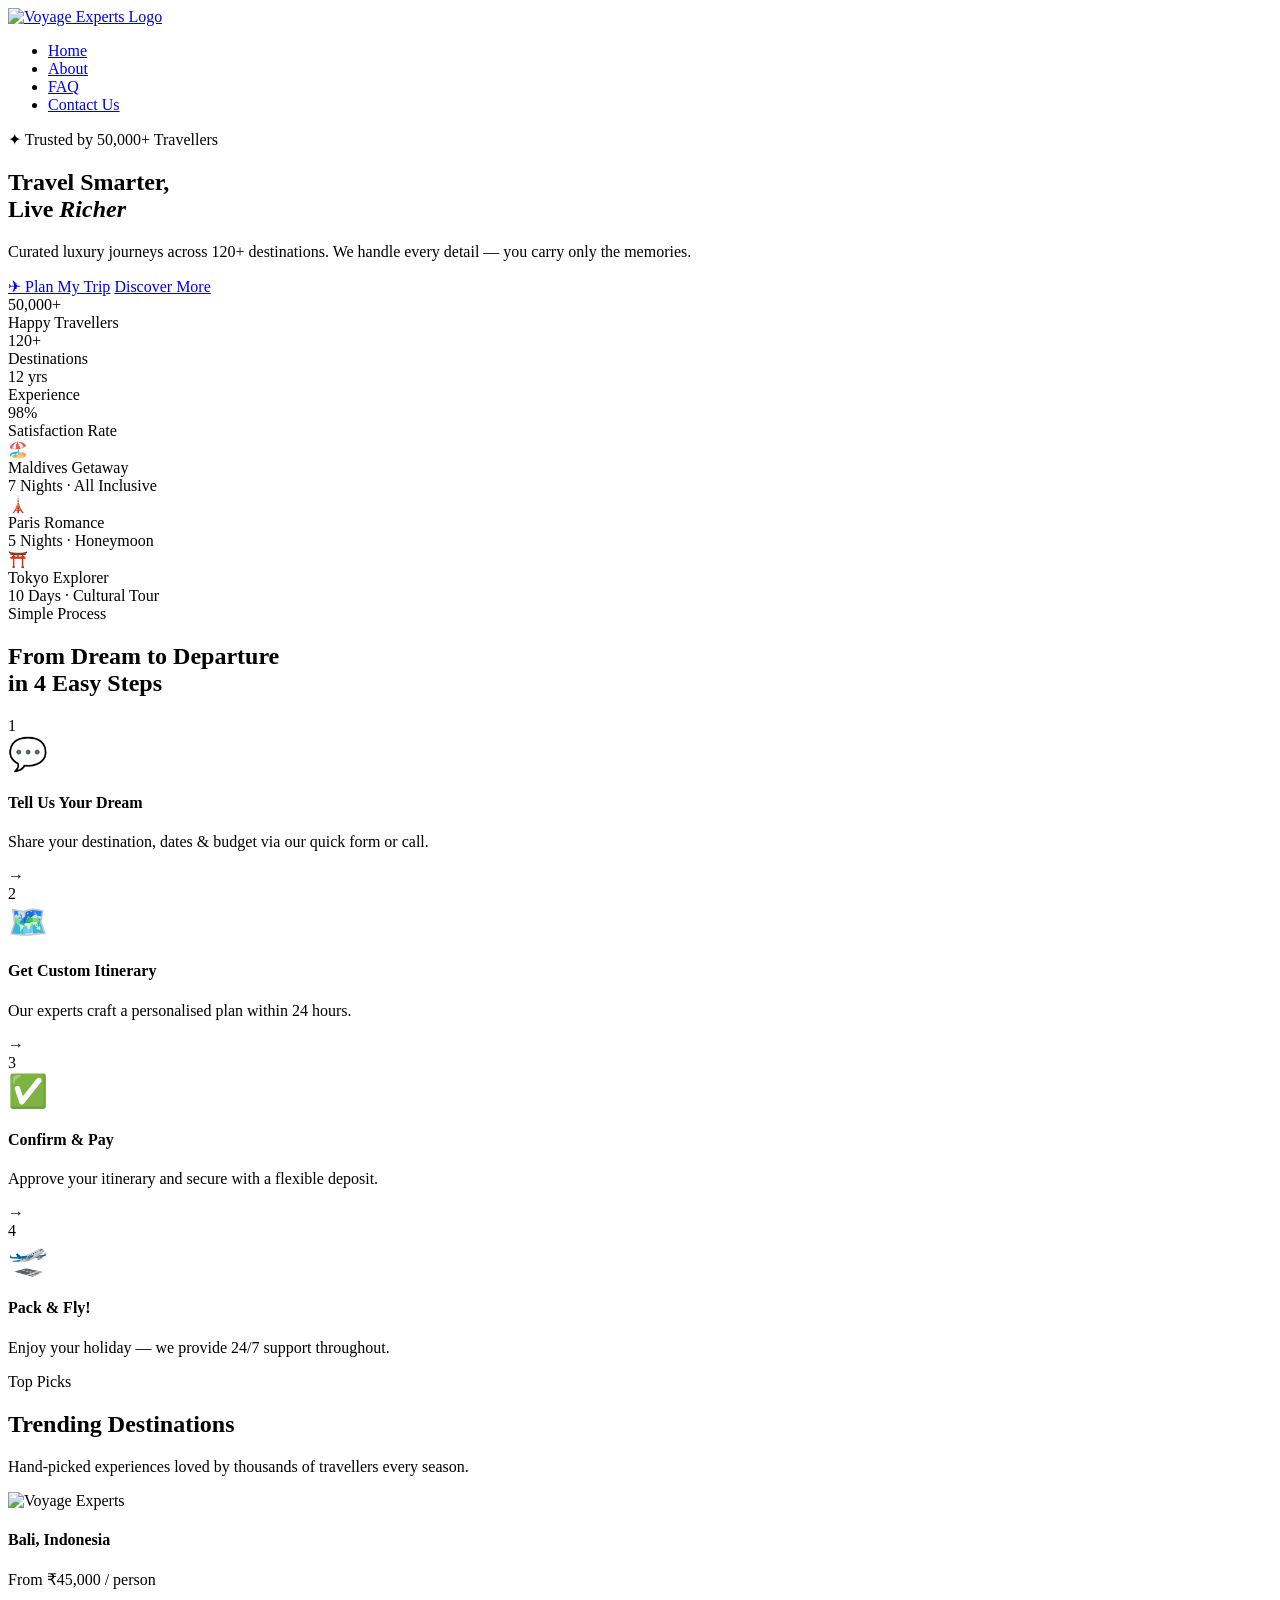
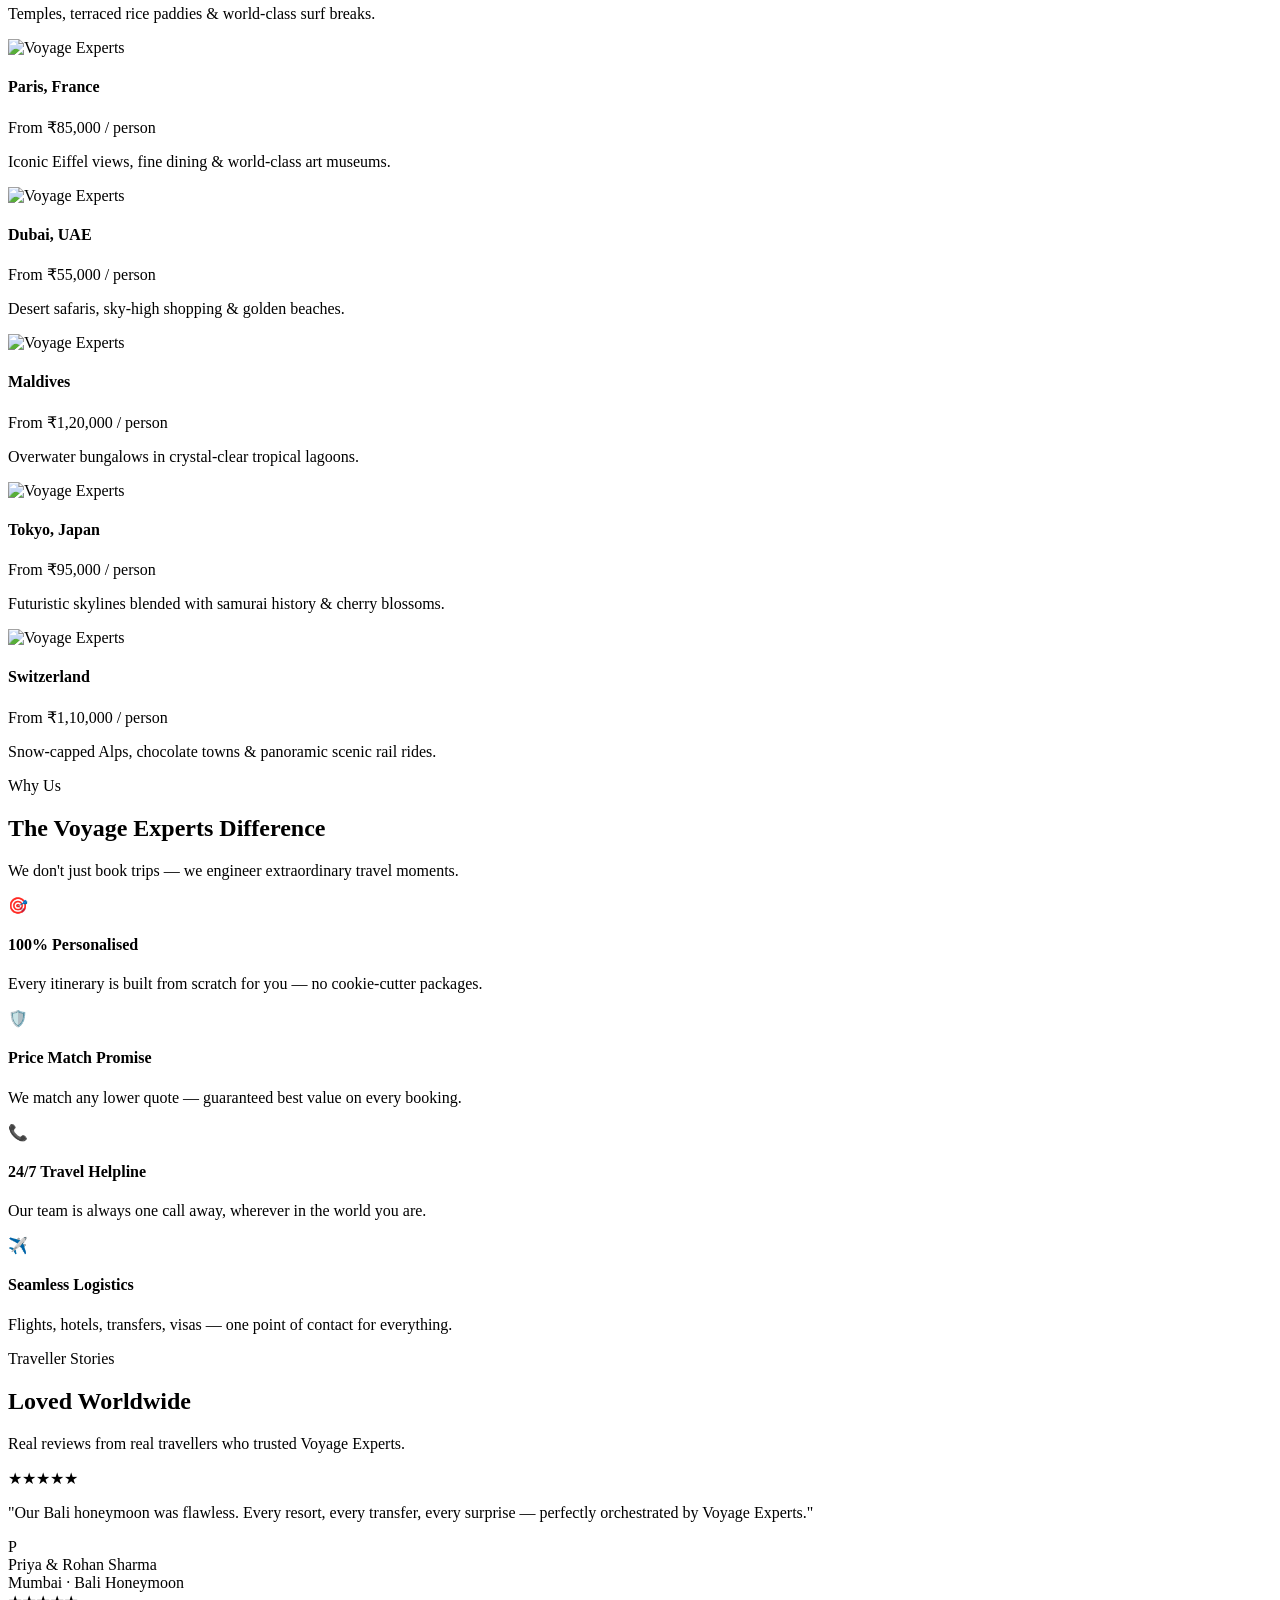
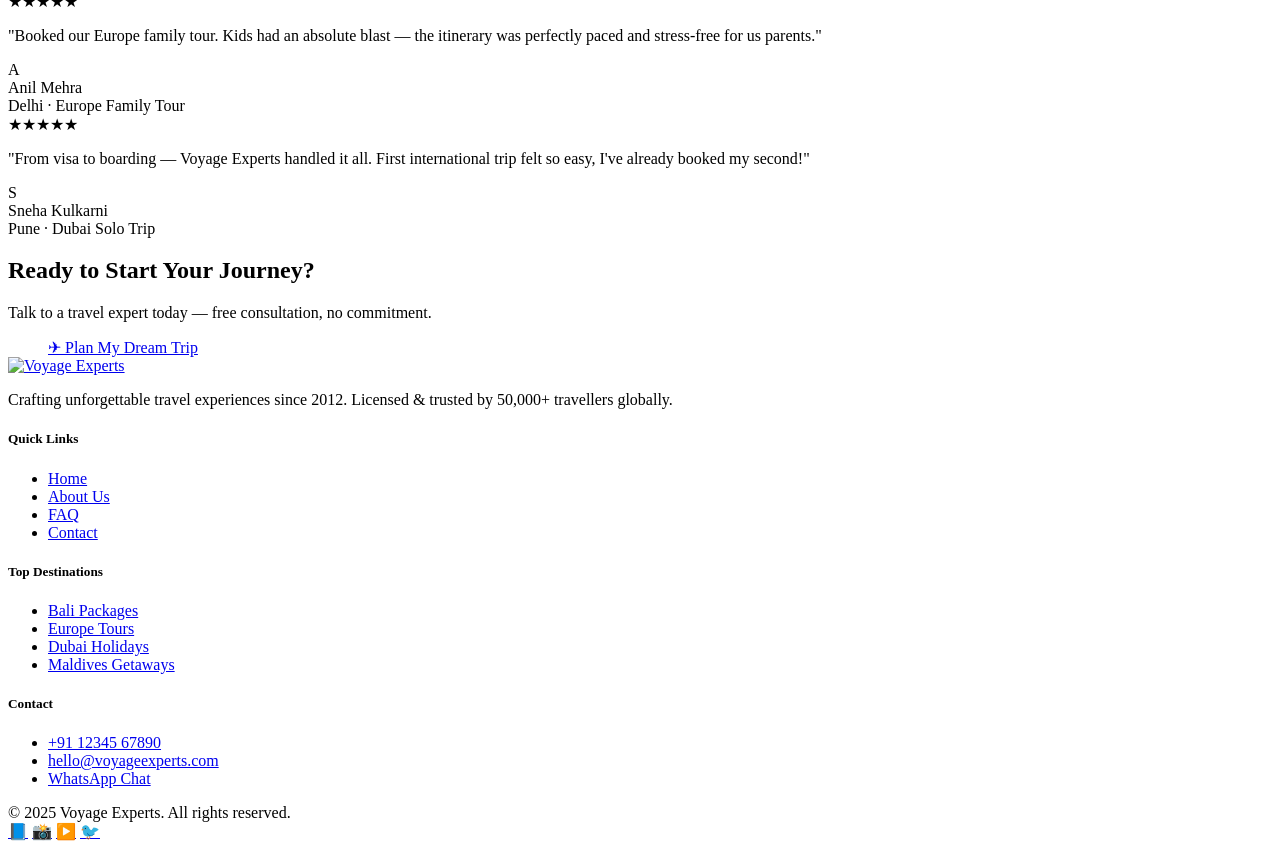
==== index.html @ 6f037ab1 "Add files via upload" ====
<!DOCTYPE html>
<html lang="en">
<head>
  <meta charset="UTF-8" />
  <meta name="viewport" content="width=device-width, initial-scale=1.0" />
  <title>Voyage Experts | Luxury Travel Agency — Curated Tours & Holiday Packages</title>
  <meta name="description" content="Voyage Experts — Your premium travel agency for luxury tours, honeymoon packages, international holidays, and tailor-made travel experiences. Book your dream vacation today." />
  <meta name="keywords" content="travel agency, luxury tours, holiday packages, international travel, honeymoon packages, tailor-made travel, tour operator, vacation packages, best travel agency India, Voyage Experts" />
  <meta property="og:title" content="Voyage Experts | Luxury Travel Agency" />
  <meta property="og:description" content="Curated luxury travel experiences across 120+ destinations worldwide." />
  <meta property="og:image" content="images/hero-bg.jpg" />
  <meta property="og:type" content="website" />
  <link rel="canonical" href="https://voyageexperts.com/" />
  <link rel="stylesheet" href="css/style.css" />
</head>
<body>

  <!-- ====== NAV ====== -->
  <nav class="navbar">
    <div class="container nav-inner">
      <a href="index.html" class="logo">
        <img src="images/logo.svg" alt="Voyage Experts Logo" class="logo-img" />
      </a>
      <ul class="nav-links">
        <li><a href="index.html" class="active">Home</a></li>
        <li><a href="pages/about.html">About</a></li>
        <li><a href="pages/faq.html">FAQ</a></li>
        <li><a href="pages/contact.html" class="nav-cta">Contact Us</a></li>
      </ul>
      <div class="hamburger">
        <span></span><span></span><span></span>
      </div>
    </div>
  </nav>

  <!-- ====== HERO ====== -->
  <section class="hero">
    <div class="container">
      <div class="hero-content">
        <div class="hero-badge">✦ Trusted by 50,000+ Travellers</div>
        <h1>Travel Smarter,<br>Live <em>Richer</em></h1>
        <p>Curated luxury journeys across 120+ destinations. We handle every detail — you carry only the memories.</p>
        <div class="hero-btns">
          <a href="pages/contact.html" class="btn btn-primary">✈ Plan My Trip</a>
          <a href="pages/about.html" class="btn btn-outline">Discover More</a>
        </div>
        <div class="hero-stats">
          <div>
            <div class="stat-num" data-count="50000" data-suffix="+">50,000+</div>
            <div class="stat-label">Happy Travellers</div>
          </div>
          <div>
            <div class="stat-num" data-count="120" data-suffix="+">120+</div>
            <div class="stat-label">Destinations</div>
          </div>
          <div>
            <div class="stat-num" data-count="12" data-suffix=" yrs">12 yrs</div>
            <div class="stat-label">Experience</div>
          </div>
          <div>
            <div class="stat-num" data-count="98" data-suffix="%">98%</div>
            <div class="stat-label">Satisfaction Rate</div>
          </div>
        </div>
      </div>
    </div>
    <!-- Floating Cards -->
    <div class="floating-cards">
      <div class="float-card">
        <div class="float-icon">🏖️</div>
        <div>
          <div class="float-val">Maldives Getaway</div>
          <div class="float-label">7 Nights · All Inclusive</div>
        </div>
      </div>
      <div class="float-card">
        <div class="float-icon">🗼</div>
        <div>
          <div class="float-val">Paris Romance</div>
          <div class="float-label">5 Nights · Honeymoon</div>
        </div>
      </div>
      <div class="float-card">
        <div class="float-icon">⛩️</div>
        <div>
          <div class="float-val">Tokyo Explorer</div>
          <div class="float-label">10 Days · Cultural Tour</div>
        </div>
      </div>
    </div>
  </section>

  <!-- ====== HOW IT WORKS ====== -->
  <section class="section" style="background:var(--cream);">
    <div class="container">
      <div class="section-label">Simple Process</div>
      <h2 class="section-title">From Dream to Departure<br>in 4 Easy Steps</h2>
      <div class="steps-diagram">
        <div class="step-box">
          <div class="step-num">1</div>
          <div style="font-size:2rem;margin-bottom:10px;">💬</div>
          <h4>Tell Us Your Dream</h4>
          <p>Share your destination, dates & budget via our quick form or call.</p>
        </div>
        <div class="step-arrow">→</div>
        <div class="step-box">
          <div class="step-num">2</div>
          <div style="font-size:2rem;margin-bottom:10px;">🗺️</div>
          <h4>Get Custom Itinerary</h4>
          <p>Our experts craft a personalised plan within 24 hours.</p>
        </div>
        <div class="step-arrow">→</div>
        <div class="step-box">
          <div class="step-num">3</div>
          <div style="font-size:2rem;margin-bottom:10px;">✅</div>
          <h4>Confirm & Pay</h4>
          <p>Approve your itinerary and secure with a flexible deposit.</p>
        </div>
        <div class="step-arrow">→</div>
        <div class="step-box">
          <div class="step-num">4</div>
          <div style="font-size:2rem;margin-bottom:10px;">🛫</div>
          <h4>Pack & Fly!</h4>
          <p>Enjoy your holiday — we provide 24/7 support throughout.</p>
        </div>
      </div>
    </div>
  </section>

  <!-- ====== DESTINATIONS ====== -->
  <section class="section">
    <div class="container">
      <div class="section-label">Top Picks</div>
      <h2 class="section-title">Trending Destinations</h2>
      <p class="section-sub">Hand-picked experiences loved by thousands of travellers every season.</p>
      <div class="dest-grid">

        <!-- Bali -->
        <div class="dest-card">
          <div class="dest-img-real" style="background-image:url('images/bali.jpg');">
            <div class="img-watermark"><img src="images/logo.svg" alt="Voyage Experts"></div>
            <div class="dest-overlay">
              <h4>Bali, Indonesia</h4>
              <span class="dest-tag">From ₹45,000 / person</span>
            </div>
          </div>
          <div class="dest-body">
            <p>Temples, terraced rice paddies & world-class surf breaks.</p>
          </div>
        </div>

        <!-- Paris -->
        <div class="dest-card">
          <div class="dest-img-real" style="background-image:url('images/paris.jpg');">
            <div class="img-watermark"><img src="images/logo.svg" alt="Voyage Experts"></div>
            <div class="dest-overlay">
              <h4>Paris, France</h4>
              <span class="dest-tag">From ₹85,000 / person</span>
            </div>
          </div>
          <div class="dest-body">
            <p>Iconic Eiffel views, fine dining & world-class art museums.</p>
          </div>
        </div>

        <!-- Dubai -->
        <div class="dest-card">
          <div class="dest-img-real" style="background-image:url('images/dubai.jpg');">
            <div class="img-watermark"><img src="images/logo.svg" alt="Voyage Experts"></div>
            <div class="dest-overlay">
              <h4>Dubai, UAE</h4>
              <span class="dest-tag">From ₹55,000 / person</span>
            </div>
          </div>
          <div class="dest-body">
            <p>Desert safaris, sky-high shopping & golden beaches.</p>
          </div>
        </div>

        <!-- Maldives -->
        <div class="dest-card">
          <div class="dest-img-real" style="background-image:url('images/maldives.jpg');">
            <div class="img-watermark"><img src="images/logo.svg" alt="Voyage Experts"></div>
            <div class="dest-overlay">
              <h4>Maldives</h4>
              <span class="dest-tag">From ₹1,20,000 / person</span>
            </div>
          </div>
          <div class="dest-body">
            <p>Overwater bungalows in crystal-clear tropical lagoons.</p>
          </div>
        </div>

        <!-- Tokyo -->
        <div class="dest-card">
          <div class="dest-img-real" style="background-image:url('images/tokyo.jpg');">
            <div class="img-watermark"><img src="images/logo.svg" alt="Voyage Experts"></div>
            <div class="dest-overlay">
              <h4>Tokyo, Japan</h4>
              <span class="dest-tag">From ₹95,000 / person</span>
            </div>
          </div>
          <div class="dest-body">
            <p>Futuristic skylines blended with samurai history & cherry blossoms.</p>
          </div>
        </div>

        <!-- Switzerland -->
        <div class="dest-card">
          <div class="dest-img-real" style="background-image:url('images/switzerland.jpg');">
            <div class="img-watermark"><img src="images/logo.svg" alt="Voyage Experts"></div>
            <div class="dest-overlay">
              <h4>Switzerland</h4>
              <span class="dest-tag">From ₹1,10,000 / person</span>
            </div>
          </div>
          <div class="dest-body">
            <p>Snow-capped Alps, chocolate towns & panoramic scenic rail rides.</p>
          </div>
        </div>

      </div>
    </div>
  </section>

  <!-- ====== WHY VOYAGE EXPERTS ====== -->
  <section class="section" style="background:var(--cream);">
    <div class="container">
      <div class="section-label">Why Us</div>
      <h2 class="section-title">The Voyage Experts Difference</h2>
      <p class="section-sub">We don't just book trips — we engineer extraordinary travel moments.</p>
      <div class="why-grid">
        <div class="why-card">
          <div class="why-icon">🎯</div>
          <h4>100% Personalised</h4>
          <p>Every itinerary is built from scratch for you — no cookie-cutter packages.</p>
        </div>
        <div class="why-card">
          <div class="why-icon">🛡️</div>
          <h4>Price Match Promise</h4>
          <p>We match any lower quote — guaranteed best value on every booking.</p>
        </div>
        <div class="why-card">
          <div class="why-icon">📞</div>
          <h4>24/7 Travel Helpline</h4>
          <p>Our team is always one call away, wherever in the world you are.</p>
        </div>
        <div class="why-card">
          <div class="why-icon">✈️</div>
          <h4>Seamless Logistics</h4>
          <p>Flights, hotels, transfers, visas — one point of contact for everything.</p>
        </div>
      </div>
    </div>
  </section>

  <!-- ====== TESTIMONIALS ====== -->
  <section class="section testimonials">
    <div class="container">
      <div class="section-label">Traveller Stories</div>
      <h2 class="section-title">Loved Worldwide</h2>
      <p class="section-sub">Real reviews from real travellers who trusted Voyage Experts.</p>
      <div class="testi-grid">
        <div class="testi-card">
          <div class="testi-stars">★★★★★</div>
          <p class="testi-text">"Our Bali honeymoon was flawless. Every resort, every transfer, every surprise — perfectly orchestrated by Voyage Experts."</p>
          <div class="testi-author">
            <div class="testi-avatar">P</div>
            <div>
              <div class="testi-name">Priya & Rohan Sharma</div>
              <div class="testi-loc">Mumbai · Bali Honeymoon</div>
            </div>
          </div>
        </div>
        <div class="testi-card">
          <div class="testi-stars">★★★★★</div>
          <p class="testi-text">"Booked our Europe family tour. Kids had an absolute blast — the itinerary was perfectly paced and stress-free for us parents."</p>
          <div class="testi-author">
            <div class="testi-avatar">A</div>
            <div>
              <div class="testi-name">Anil Mehra</div>
              <div class="testi-loc">Delhi · Europe Family Tour</div>
            </div>
          </div>
        </div>
        <div class="testi-card">
          <div class="testi-stars">★★★★★</div>
          <p class="testi-text">"From visa to boarding — Voyage Experts handled it all. First international trip felt so easy, I've already booked my second!"</p>
          <div class="testi-author">
            <div class="testi-avatar">S</div>
            <div>
              <div class="testi-name">Sneha Kulkarni</div>
              <div class="testi-loc">Pune · Dubai Solo Trip</div>
            </div>
          </div>
        </div>
      </div>
    </div>
  </section>

  <!-- ====== CTA BAND ====== -->
  <section class="cta-band">
    <div class="container">
      <h2>Ready to Start Your Journey?</h2>
      <p>Talk to a travel expert today — free consultation, no commitment.</p>
      <a href="pages/contact.html" class="btn btn-primary" style="font-size:1rem;padding:16px 40px;">✈ Plan My Dream Trip</a>
    </div>
  </section>

  <!-- ====== FOOTER ====== -->
  <footer>
    <div class="container">
      <div class="footer-inner">
        <div class="footer-brand">
          <a href="index.html" class="logo">
            <img src="images/logo.svg" alt="Voyage Experts" class="logo-img" />
          </a>
          <p>Crafting unforgettable travel experiences since 2012. Licensed & trusted by 50,000+ travellers globally.</p>
        </div>
        <div class="footer-col">
          <h5>Quick Links</h5>
          <ul>
            <li><a href="index.html">Home</a></li>
            <li><a href="pages/about.html">About Us</a></li>
            <li><a href="pages/faq.html">FAQ</a></li>
            <li><a href="pages/contact.html">Contact</a></li>
          </ul>
        </div>
        <div class="footer-col">
          <h5>Top Destinations</h5>
          <ul>
            <li><a href="#">Bali Packages</a></li>
            <li><a href="#">Europe Tours</a></li>
            <li><a href="#">Dubai Holidays</a></li>
            <li><a href="#">Maldives Getaways</a></li>
          </ul>
        </div>
        <div class="footer-col">
          <h5>Contact</h5>
          <ul>
            <li><a href="tel:+911234567890">+91 12345 67890</a></li>
            <li><a href="mailto:hello@voyageexperts.com">hello@voyageexperts.com</a></li>
            <li><a href="#">WhatsApp Chat</a></li>
          </ul>
        </div>
      </div>
      <div class="footer-bottom">
        <div>© 2025 Voyage Experts. All rights reserved.</div>
        <div class="footer-socials">
          <a href="#" class="social-btn">📘</a>
          <a href="#" class="social-btn">📸</a>
          <a href="#" class="social-btn">▶️</a>
          <a href="#" class="social-btn">🐦</a>
        </div>
      </div>
    </div>
  </footer>

  <script src="js/main.js"></script>
</body>
</html>
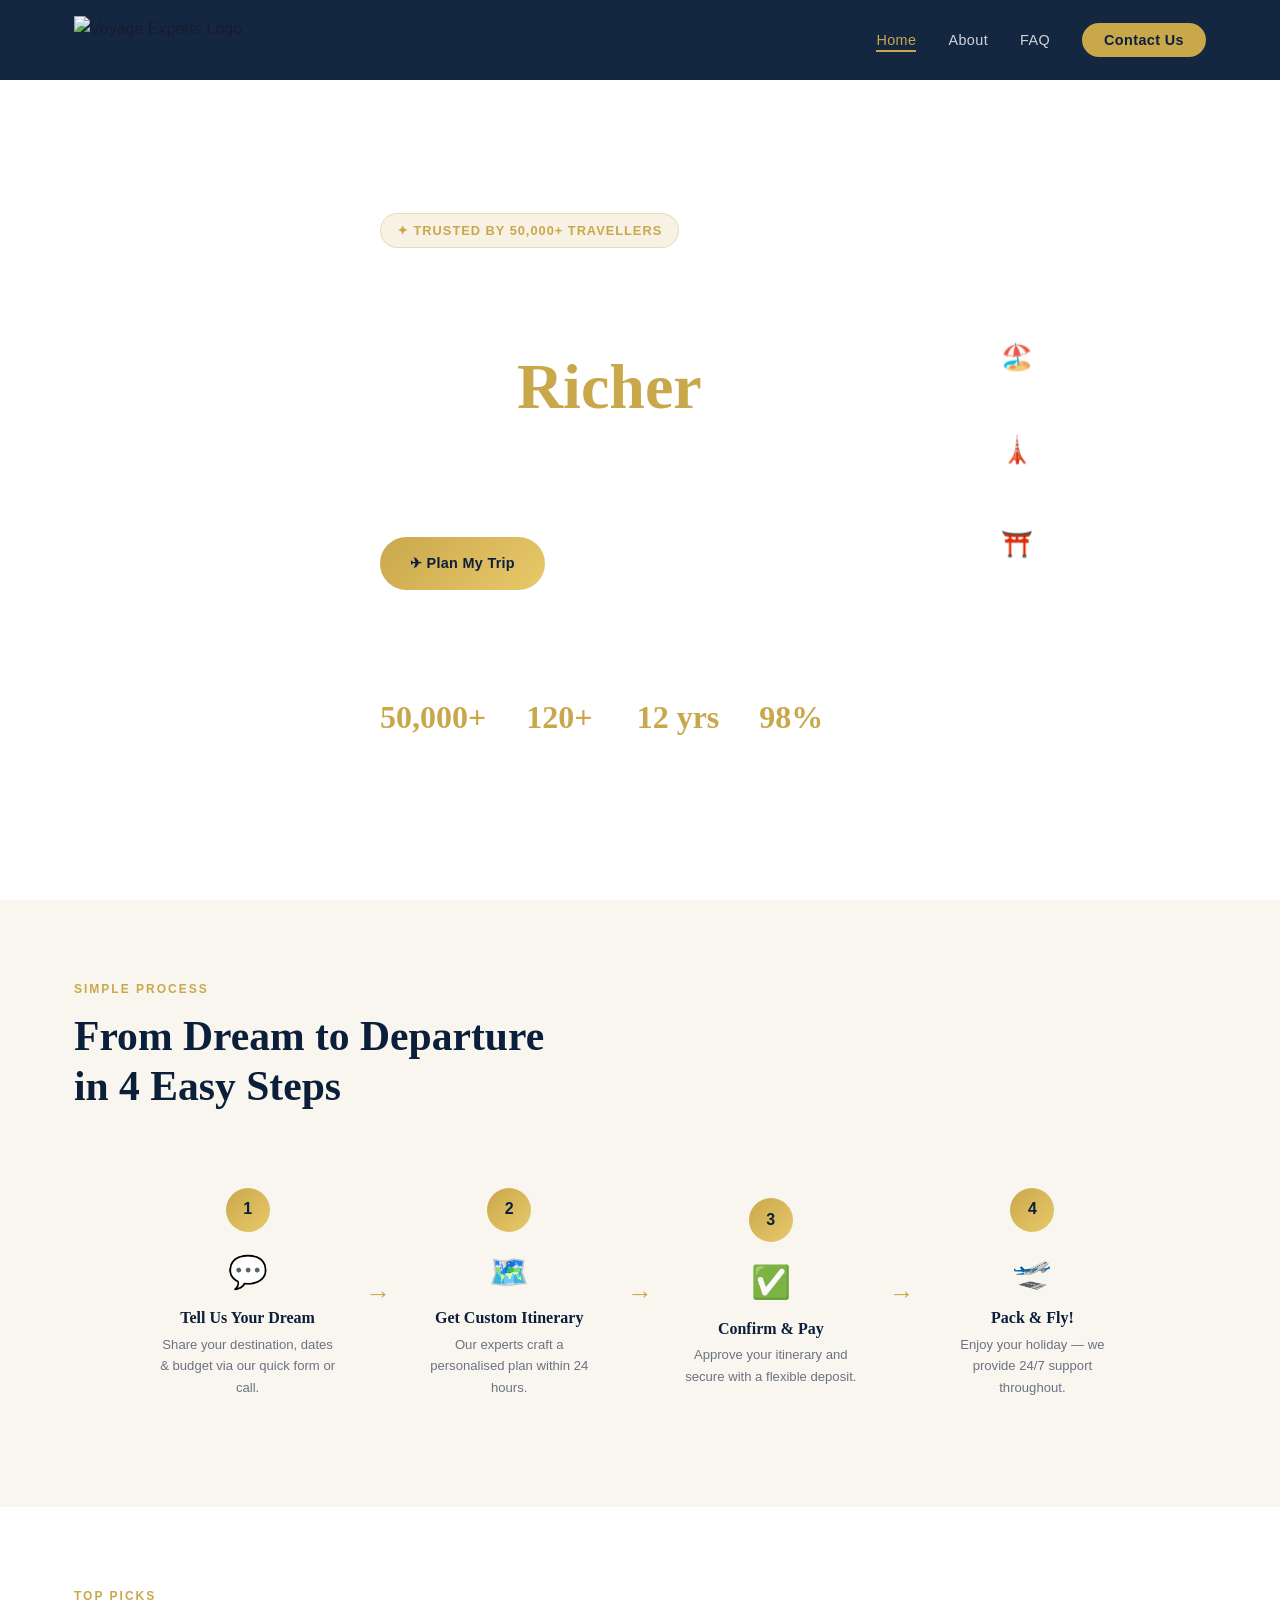
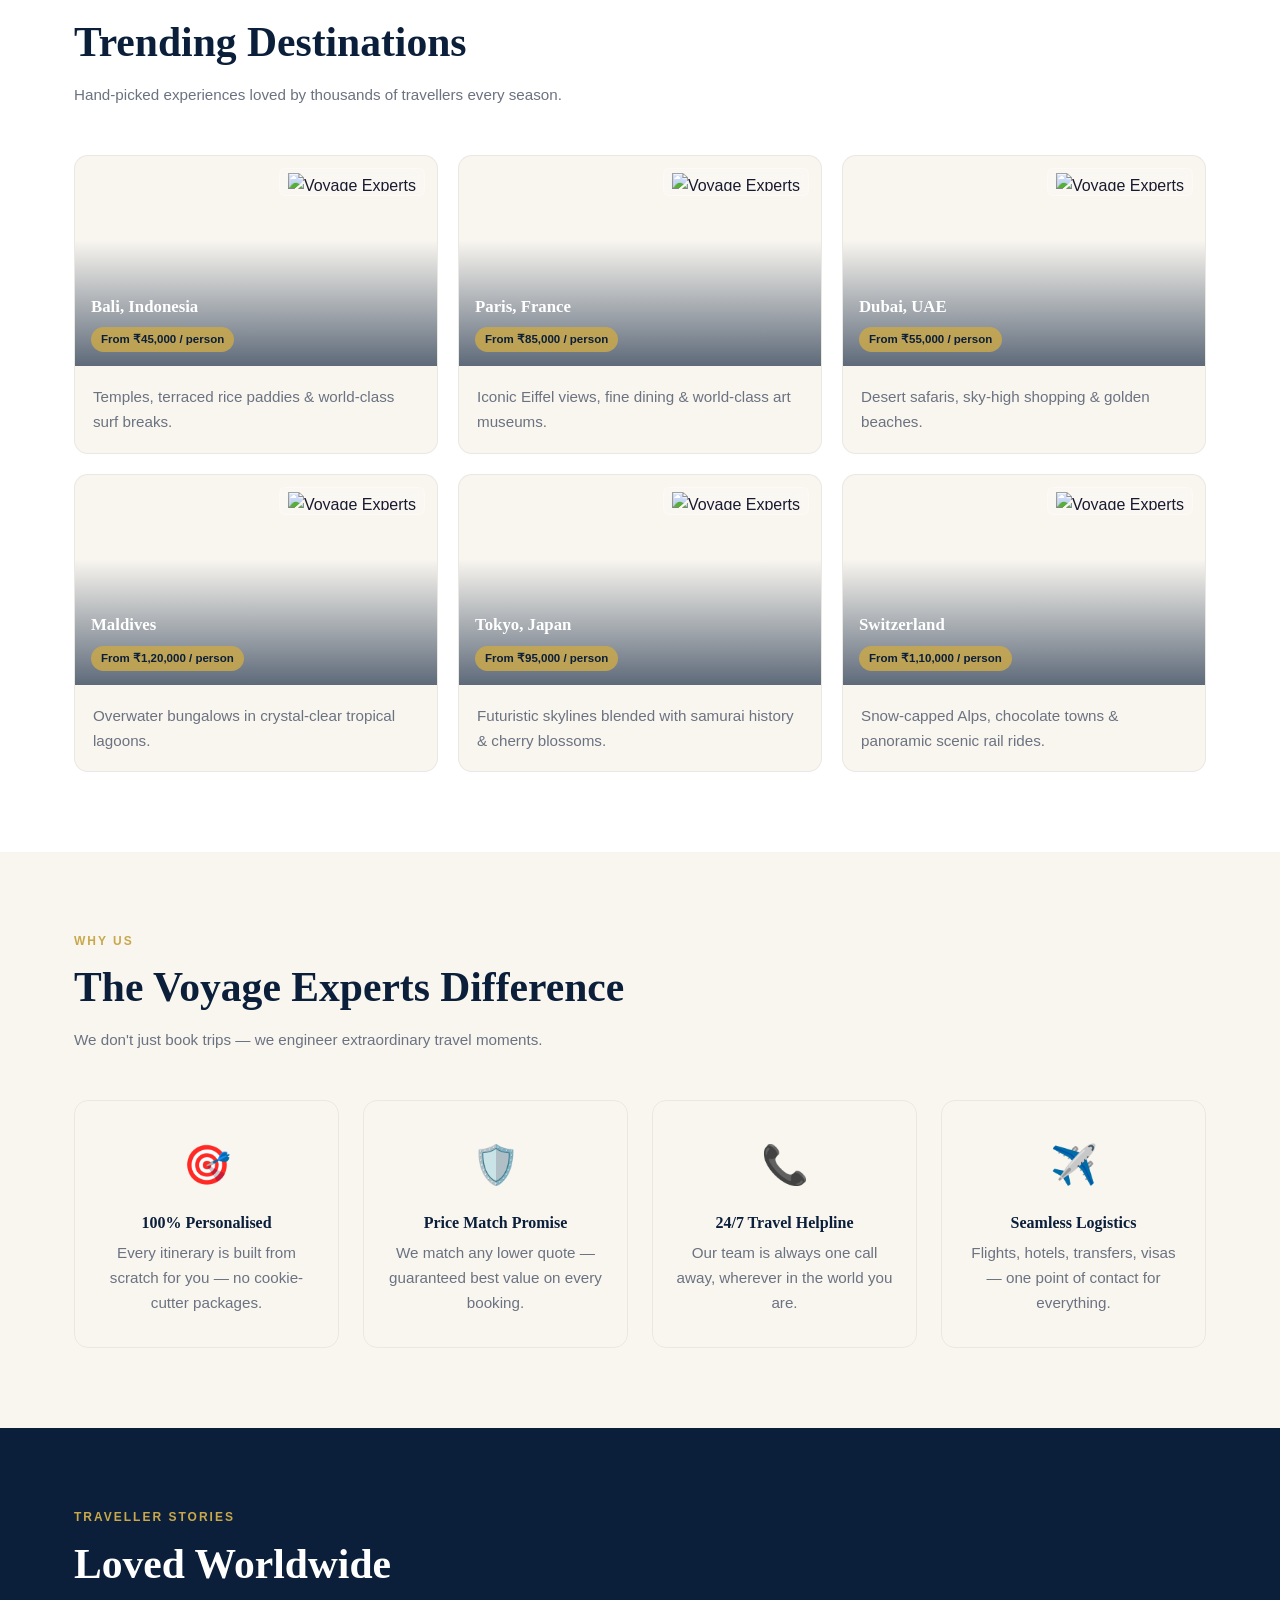
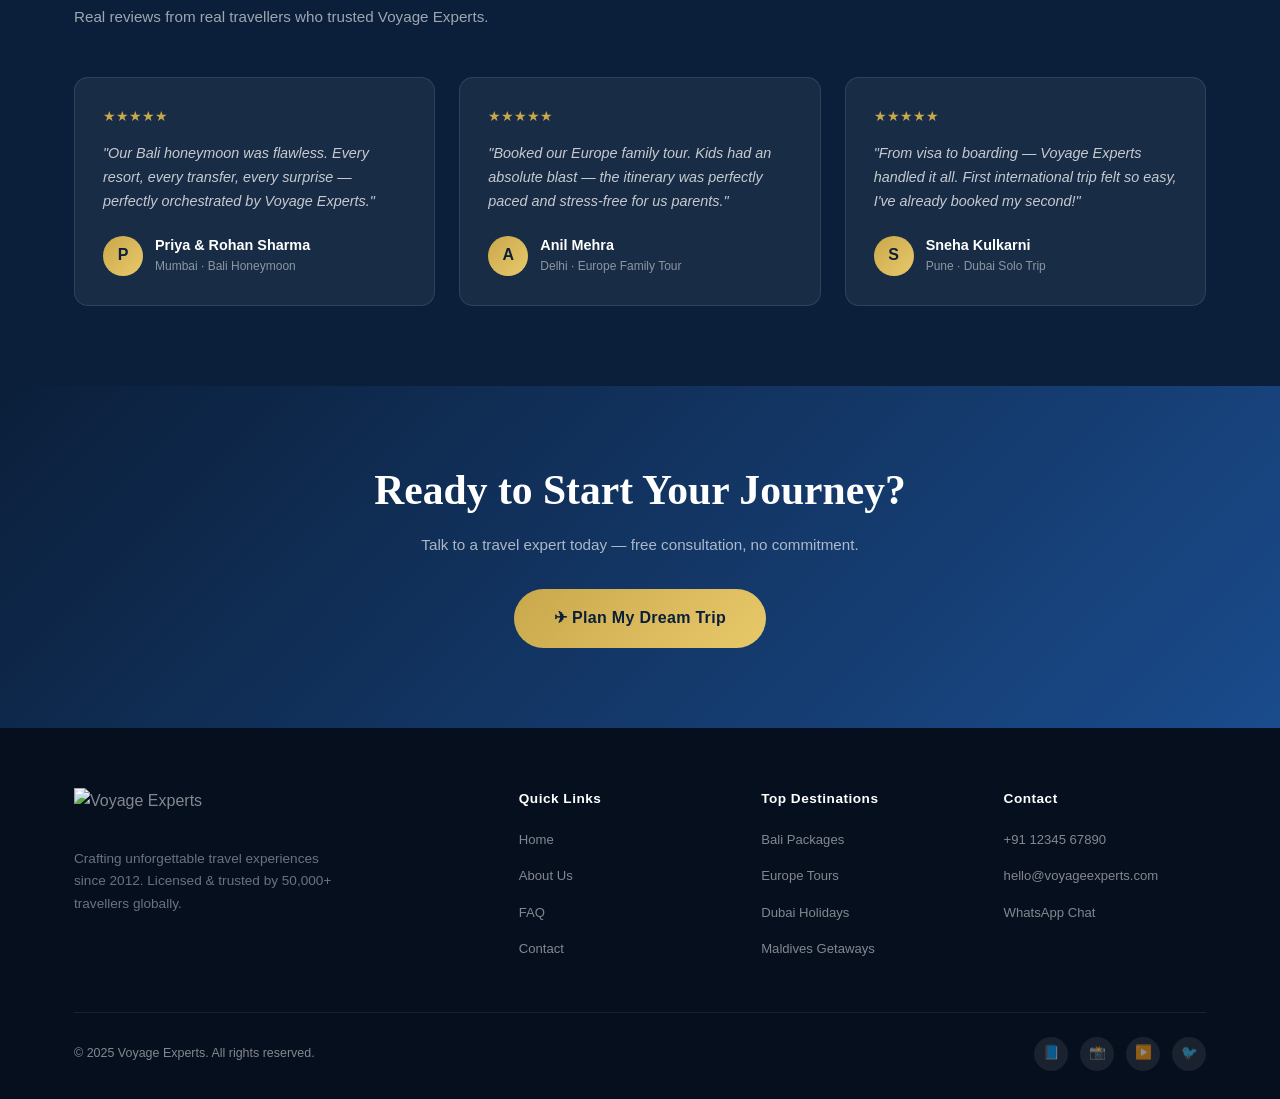
==== commit 30774285: "Update index.html" ====
--- a/index.html
+++ b/index.html
@@ -11,7 +11,7 @@
   <meta property="og:image" content="images/hero-bg.jpg" />
   <meta property="og:type" content="website" />
   <link rel="canonical" href="https://voyageexperts.com/" />
-  <link rel="stylesheet" href="css/style.css" />
+  <link rel="stylesheet" href="style.css" />
 </head>
 <body>
 
@@ -356,6 +356,6 @@
     </div>
   </footer>
 
-  <script src="js/main.js"></script>
+  <script src="main.js"></script>
 </body>
 </html>
--- a/style.css
+++ b/style.css
@@ -0,0 +1,667 @@
+/* ============================================
+   VOYAGE EXPERTS — Global Stylesheet
+   ============================================ */
+
+@import url('https://fonts.googleapis.com/css2?family=Playfair+Display:wght@400;700&family=Inter:wght@300;400;500;600&display=swap');
+
+/* ---------- CSS Variables ---------- */
+:root {
+  --navy:      #0B1F3A;
+  --ocean:     #1A4B8C;
+  --gold:      #C9A84C;
+  --gold-lt:   #E8C96A;
+  --cream:     #F9F6F0;
+  --white:     #FFFFFF;
+  --gray-soft: #F2F2F2;
+  --text-dark: #1A1A2E;
+  --text-muted:#6B7280;
+  --radius:    14px;
+  --shadow:    0 8px 32px rgba(11,31,58,0.10);
+  --transition:0.3s cubic-bezier(.4,0,.2,1);
+  --max-w:     1180px;
+}
+
+/* ---------- Reset ---------- */
+*, *::before, *::after { box-sizing: border-box; margin: 0; padding: 0; }
+html { scroll-behavior: smooth; }
+body {
+  font-family: 'Inter', sans-serif;
+  color: var(--text-dark);
+  background: var(--white);
+  line-height: 1.65;
+  font-size: 16px;
+}
+img { max-width: 100%; display: block; }
+a { text-decoration: none; color: inherit; }
+ul { list-style: none; }
+
+/* ---------- Typography ---------- */
+h1,h2,h3,h4 { font-family: 'Playfair Display', serif; line-height: 1.2; }
+h1 { font-size: clamp(2.4rem, 6vw, 4rem); }
+h2 { font-size: clamp(1.8rem, 4vw, 2.6rem); }
+h3 { font-size: 1.3rem; }
+p  { color: var(--text-muted); font-size: 0.95rem; }
+
+/* ---------- Layout ---------- */
+.container { max-width: var(--max-w); margin: 0 auto; padding: 0 24px; }
+.section    { padding: 80px 0; }
+.section-sm { padding: 50px 0; }
+
+/* ---------- NAV ---------- */
+.navbar {
+  position: fixed; top: 0; left: 0; right: 0; z-index: 999;
+  background: rgba(11,31,58,0.96);
+  backdrop-filter: blur(12px);
+  padding: 16px 0;
+  transition: var(--transition);
+}
+.nav-inner {
+  display: flex; align-items: center; justify-content: space-between;
+}
+.logo {
+  display: flex; align-items: center; gap: 10px;
+}
+.logo-icon {
+  width: 42px; height: 42px;
+  background: linear-gradient(135deg, var(--gold), var(--gold-lt));
+  border-radius: 50%;
+  display: flex; align-items: center; justify-content: center;
+  font-size: 1.2rem;
+}
+.logo-text {
+  font-family: 'Playfair Display', serif;
+  color: var(--white);
+  font-size: 1.3rem;
+  letter-spacing: 0.5px;
+}
+.logo-text span { color: var(--gold); }
+.nav-links {
+  display: flex; gap: 32px;
+}
+.nav-links a {
+  color: rgba(255,255,255,0.8);
+  font-size: 0.9rem;
+  font-weight: 500;
+  letter-spacing: 0.4px;
+  transition: var(--transition);
+  position: relative;
+}
+.nav-links a::after {
+  content:''; position:absolute; left:0; bottom:-4px;
+  width:0; height:2px; background:var(--gold);
+  transition: var(--transition);
+}
+.nav-links a:hover, .nav-links a.active { color: var(--gold); }
+.nav-links a:hover::after, .nav-links a.active::after { width: 100%; }
+.nav-cta {
+  background: var(--gold);
+  color: var(--navy) !important;
+  padding: 9px 22px;
+  border-radius: 50px;
+  font-weight: 600 !important;
+  transition: var(--transition) !important;
+}
+.nav-cta:hover { background: var(--gold-lt) !important; transform: translateY(-1px); }
+.hamburger { display:none; flex-direction:column; gap:5px; cursor:pointer; }
+.hamburger span { display:block; width:24px; height:2px; background:var(--white); border-radius:2px; transition:var(--transition); }
+
+/* ---------- BUTTONS ---------- */
+.btn {
+  display: inline-flex; align-items: center; gap: 8px;
+  padding: 13px 30px; border-radius: 50px;
+  font-weight: 600; font-size: 0.9rem;
+  cursor: pointer; border: none;
+  transition: var(--transition);
+  letter-spacing: 0.3px;
+}
+.btn-primary {
+  background: linear-gradient(135deg, var(--gold), var(--gold-lt));
+  color: var(--navy);
+}
+.btn-primary:hover { transform: translateY(-2px); box-shadow: 0 8px 24px rgba(201,168,76,0.4); }
+.btn-outline {
+  background: transparent;
+  border: 2px solid var(--white);
+  color: var(--white);
+}
+.btn-outline:hover { background: var(--white); color: var(--navy); }
+.btn-dark {
+  background: var(--navy);
+  color: var(--white);
+}
+.btn-dark:hover { background: var(--ocean); transform: translateY(-2px); }
+
+/* ---------- HERO (index.html) ---------- */
+.hero {
+  min-height: 100vh;
+  background: linear-gradient(135deg, var(--navy) 0%, #163560 60%, #0d2a50 100%);
+  display: flex; align-items: center;
+  position: relative; overflow: hidden;
+  padding-top: 80px;
+}
+.hero::before {
+  content: '';
+  position: absolute; inset: 0;
+  background: url("data:image/svg+xml,%3Csvg width='60' height='60' viewBox='0 0 60 60' xmlns='http://www.w3.org/2000/svg'%3E%3Cg fill='none' fill-rule='evenodd'%3E%3Cg fill='%23ffffff' fill-opacity='0.03'%3E%3Cpath d='M36 34v-4h-2v4h-4v2h4v4h2v-4h4v-2h-4zm0-30V0h-2v4h-4v2h4v4h2V6h4V4h-4zM6 34v-4H4v4H0v2h4v4h2v-4h4v-2H6zM6 4V0H4v4H0v2h4v4h2V6h4V4H6z'/%3E%3C/g%3E%3C/g%3E%3C/svg%3E");
+}
+.hero-content {
+  position: relative; z-index: 2;
+  max-width: 680px;
+}
+.hero-badge {
+  display: inline-flex; align-items: center; gap: 8px;
+  background: rgba(201,168,76,0.15);
+  border: 1px solid rgba(201,168,76,0.3);
+  color: var(--gold);
+  padding: 6px 16px; border-radius: 50px;
+  font-size: 0.8rem; font-weight: 600;
+  letter-spacing: 1px; text-transform: uppercase;
+  margin-bottom: 24px;
+}
+.hero h1 { color: var(--white); margin-bottom: 20px; }
+.hero h1 em { color: var(--gold); font-style: normal; }
+.hero p { color: rgba(255,255,255,0.7); font-size: 1.05rem; margin-bottom: 36px; max-width: 520px; }
+.hero-btns { display: flex; gap: 16px; flex-wrap: wrap; }
+.hero-stats {
+  display: flex; gap: 40px; margin-top: 60px;
+  padding-top: 40px;
+  border-top: 1px solid rgba(255,255,255,0.1);
+}
+.stat-num {
+  font-family: 'Playfair Display', serif;
+  font-size: 2rem; color: var(--gold); font-weight: 700;
+}
+.stat-label { font-size: 0.8rem; color: rgba(255,255,255,0.55); margin-top: 2px; }
+.hero-visual {
+  position: absolute; right: -40px; top: 50%;
+  transform: translateY(-50%);
+  width: 500px; opacity: 0.15;
+  pointer-events: none;
+}
+
+/* ---------- FLOATING CARDS ---------- */
+.floating-cards {
+  position: absolute; right: 80px; top: 50%;
+  transform: translateY(-50%);
+  display: flex; flex-direction: column; gap: 16px;
+}
+.float-card {
+  background: rgba(255,255,255,0.08);
+  backdrop-filter: blur(12px);
+  border: 1px solid rgba(255,255,255,0.12);
+  border-radius: var(--radius);
+  padding: 16px 20px;
+  color: var(--white);
+  display: flex; align-items: center; gap: 12px;
+  min-width: 220px;
+  animation: floatUp 6s ease-in-out infinite;
+}
+.float-card:nth-child(2) { animation-delay: 2s; }
+.float-card:nth-child(3) { animation-delay: 4s; }
+@keyframes floatUp {
+  0%,100% { transform: translateY(0); }
+  50%      { transform: translateY(-8px); }
+}
+.float-icon { font-size: 1.6rem; }
+.float-label { font-size: 0.75rem; color: rgba(255,255,255,0.6); }
+.float-val   { font-weight: 600; font-size: 0.9rem; }
+
+/* ---------- SECTION LABELS ---------- */
+.section-label {
+  font-size: 0.75rem; font-weight: 700;
+  letter-spacing: 2px; text-transform: uppercase;
+  color: var(--gold); margin-bottom: 12px;
+}
+.section-title { margin-bottom: 14px; color: var(--navy); }
+.section-sub   { max-width: 520px; margin-bottom: 48px; }
+
+/* ---------- HOW IT WORKS — diagram ---------- */
+.steps-diagram {
+  display: flex; align-items: center; gap: 0;
+  margin-top: 48px; flex-wrap: wrap; justify-content: center;
+}
+.step-box {
+  flex: 1; min-width: 180px; max-width: 220px;
+  text-align: center; padding: 28px 20px;
+  background: var(--cream);
+  border-radius: var(--radius);
+  position: relative;
+}
+.step-num {
+  width: 44px; height: 44px; border-radius: 50%;
+  background: linear-gradient(135deg, var(--gold), var(--gold-lt));
+  color: var(--navy);
+  font-weight: 700; font-size: 1rem;
+  display: flex; align-items: center; justify-content: center;
+  margin: 0 auto 14px;
+}
+.step-arrow {
+  font-size: 1.6rem; color: var(--gold); padding: 0 8px;
+  flex-shrink: 0;
+}
+.step-box h4 { color: var(--navy); margin-bottom: 6px; font-size: 1rem; }
+.step-box p { font-size: 0.82rem; }
+
+/* ---------- DESTINATIONS GRID ---------- */
+.dest-grid {
+  display: grid;
+  grid-template-columns: repeat(3, 1fr);
+  gap: 20px; margin-top: 48px;
+}
+.dest-card {
+  background: var(--cream);
+  border-radius: var(--radius);
+  overflow: hidden;
+  transition: var(--transition);
+  border: 1px solid rgba(0,0,0,0.06);
+}
+.dest-card:hover { transform: translateY(-6px); box-shadow: var(--shadow); }
+.dest-img {
+  height: 180px;
+  display: flex; align-items: center; justify-content: center;
+  font-size: 4rem;
+  position: relative; overflow: hidden;
+}
+.dest-img.bali    { background: linear-gradient(135deg,#43c6ac,#191654); }
+.dest-img.paris   { background: linear-gradient(135deg,#c9a84c,#0B1F3A); }
+.dest-img.dubai   { background: linear-gradient(135deg,#f7971e,#ffd200); }
+.dest-img.maldives{ background: linear-gradient(135deg,#00b4d8,#0077b6); }
+.dest-img.tokyo   { background: linear-gradient(135deg,#f8b4b4,#a8123d); }
+.dest-img.swiss   { background: linear-gradient(135deg,#6a9fb5,#0B1F3A); }
+.dest-body { padding: 18px; }
+.dest-body h4 { color: var(--navy); margin-bottom: 4px; }
+.dest-tag {
+  display: inline-block;
+  background: rgba(201,168,76,0.15);
+  color: var(--gold);
+  font-size: 0.72rem; font-weight: 600;
+  padding: 3px 10px; border-radius: 50px;
+  margin-top: 8px;
+}
+
+/* ---------- WHY US — icon grid ---------- */
+.why-grid {
+  display: grid; grid-template-columns: repeat(4,1fr); gap: 24px;
+  margin-top: 48px;
+}
+.why-card {
+  text-align: center; padding: 32px 20px;
+  border-radius: var(--radius);
+  transition: var(--transition);
+  border: 1px solid rgba(0,0,0,0.06);
+}
+.why-card:hover { box-shadow: var(--shadow); transform: translateY(-4px); }
+.why-icon {
+  font-size: 2.4rem; margin-bottom: 16px;
+}
+.why-card h4 { color: var(--navy); margin-bottom: 8px; font-size: 1rem; }
+
+/* ---------- TESTIMONIALS ---------- */
+.testimonials { background: var(--navy); }
+.testimonials .section-title { color: var(--white); }
+.testimonials .section-label { color: var(--gold); }
+.testimonials p.section-sub  { color: rgba(255,255,255,0.6); }
+.testi-grid {
+  display: grid; grid-template-columns: repeat(3,1fr); gap: 24px;
+  margin-top: 48px;
+}
+.testi-card {
+  background: rgba(255,255,255,0.06);
+  border: 1px solid rgba(255,255,255,0.1);
+  border-radius: var(--radius);
+  padding: 28px;
+}
+.testi-stars { color: var(--gold); font-size: 0.85rem; margin-bottom: 14px; }
+.testi-text  { color: rgba(255,255,255,0.75); font-size: 0.9rem; font-style: italic; margin-bottom: 20px; }
+.testi-author{ display:flex; align-items:center; gap:12px; }
+.testi-avatar{
+  width:40px; height:40px; border-radius:50%;
+  background: linear-gradient(135deg,var(--gold),var(--gold-lt));
+  display:flex; align-items:center; justify-content:center;
+  color:var(--navy); font-weight:700;
+}
+.testi-name  { color:var(--white); font-weight:600; font-size:0.9rem; }
+.testi-loc   { color:rgba(255,255,255,0.5); font-size:0.75rem; }
+
+/* ---------- FOOTER ---------- */
+footer {
+  background: #060F1E;
+  padding: 60px 0 28px;
+  color: rgba(255,255,255,0.5);
+}
+.footer-inner {
+  display: grid; grid-template-columns: 2fr 1fr 1fr 1fr; gap: 40px;
+  margin-bottom: 40px;
+}
+.footer-brand p { font-size:0.85rem; margin-top:12px; max-width:260px; }
+.footer-col h5  { color:var(--white); font-size:0.85rem; font-weight:600; margin-bottom:16px; letter-spacing:0.5px; }
+.footer-col ul li { margin-bottom:10px; }
+.footer-col ul li a { font-size:0.82rem; transition:var(--transition); }
+.footer-col ul li a:hover { color:var(--gold); }
+.footer-bottom {
+  border-top: 1px solid rgba(255,255,255,0.08);
+  padding-top: 24px;
+  display:flex; justify-content:space-between; align-items:center;
+  font-size:0.78rem;
+}
+.footer-socials { display:flex; gap:12px; }
+.social-btn {
+  width:34px; height:34px; border-radius:50%;
+  background:rgba(255,255,255,0.08);
+  display:flex; align-items:center; justify-content:center;
+  font-size:0.85rem; transition:var(--transition);
+}
+.social-btn:hover { background:var(--gold); color:var(--navy); }
+
+/* ---------- PAGE HERO (inner pages) ---------- */
+.page-hero {
+  background: linear-gradient(135deg, var(--navy), #163560);
+  padding: 140px 0 80px;
+  text-align: center;
+  color: var(--white);
+}
+.page-hero h1 { color: var(--white); margin-bottom: 12px; }
+.page-hero p  { color: rgba(255,255,255,0.65); font-size: 1rem; }
+.breadcrumb {
+  display:flex; gap:8px; justify-content:center; align-items:center;
+  margin-bottom:24px; font-size:0.82rem;
+}
+.breadcrumb a { color:var(--gold); }
+.breadcrumb span { color:rgba(255,255,255,0.4); }
+
+/* ---------- ABOUT PAGE ---------- */
+.about-mission {
+  display:grid; grid-template-columns:1fr 1fr; gap:60px; align-items:center;
+}
+.about-visual {
+  background: linear-gradient(135deg, var(--navy) 0%, var(--ocean) 100%);
+  border-radius: 20px; padding: 48px;
+  text-align: center; color: var(--white);
+  position: relative; overflow: hidden;
+}
+.about-visual::before {
+  content:'✈'; font-size:10rem; opacity:0.06;
+  position:absolute; right:-20px; bottom:-20px;
+}
+.about-metric {
+  font-family:'Playfair Display',serif;
+  font-size:3rem; color:var(--gold); font-weight:700;
+}
+.about-metric-label { font-size:0.85rem; color:rgba(255,255,255,0.6); margin-top:4px; }
+.about-metrics-row  { display:flex; gap:32px; justify-content:center; margin-top:32px; }
+
+.timeline {
+  position:relative; margin-top:48px; padding-left:32px;
+}
+.timeline::before {
+  content:''; position:absolute; left:0; top:0; bottom:0;
+  width:2px; background:linear-gradient(to bottom,var(--gold),var(--ocean));
+}
+.tl-item {
+  position:relative; padding-bottom:36px;
+}
+.tl-dot {
+  position:absolute; left:-40px; top:4px;
+  width:16px; height:16px; border-radius:50%;
+  background:var(--gold); border:3px solid var(--white);
+  box-shadow:0 0 0 3px var(--gold);
+}
+.tl-year { font-size:0.75rem; font-weight:700; color:var(--gold); letter-spacing:1px; }
+.tl-item h4 { color:var(--navy); margin:4px 0; }
+.tl-item p  { font-size:0.85rem; }
+
+/* Values diagram */
+.values-diagram {
+  display:grid; grid-template-columns:repeat(3,1fr); gap:20px;
+  margin-top:48px;
+}
+.val-card {
+  background:var(--cream); border-radius:var(--radius);
+  padding:28px 22px; border-left:4px solid var(--gold);
+}
+.val-icon { font-size:2rem; margin-bottom:12px; }
+.val-card h4 { color:var(--navy); margin-bottom:6px; }
+
+.team-grid {
+  display:grid; grid-template-columns:repeat(3,1fr); gap:24px;
+  margin-top:48px;
+}
+.team-card {
+  text-align:center; background:var(--cream);
+  border-radius:var(--radius); padding:36px 24px;
+  transition:var(--transition);
+}
+.team-card:hover { box-shadow:var(--shadow); transform:translateY(-4px); }
+.team-avatar {
+  width:72px; height:72px; border-radius:50%;
+  background:linear-gradient(135deg,var(--gold),var(--gold-lt));
+  display:flex; align-items:center; justify-content:center;
+  font-size:1.8rem; margin:0 auto 16px;
+}
+.team-card h4 { color:var(--navy); margin-bottom:4px; }
+.team-role { font-size:0.78rem; color:var(--gold); font-weight:600; text-transform:uppercase; letter-spacing:0.5px; }
+
+/* ---------- FAQ PAGE ---------- */
+.faq-layout { display:grid; grid-template-columns:1fr 2fr; gap:60px; align-items:start; }
+.faq-nav { position:sticky; top:100px; }
+.faq-nav-item {
+  display:block; padding:12px 18px; border-radius:10px;
+  font-size:0.88rem; color:var(--text-muted);
+  transition:var(--transition); cursor:pointer; margin-bottom:8px;
+}
+.faq-nav-item:hover, .faq-nav-item.active {
+  background:var(--cream); color:var(--navy); font-weight:600;
+}
+.faq-section-title {
+  font-size:1rem; font-weight:700; color:var(--navy);
+  margin:32px 0 16px; padding-bottom:10px;
+  border-bottom:2px solid var(--cream);
+  display:flex; align-items:center; gap:10px;
+}
+.faq-item {
+  border-bottom:1px solid var(--gray-soft);
+  padding:20px 0;
+}
+.faq-q {
+  display:flex; justify-content:space-between; align-items:center;
+  cursor:pointer; font-weight:600; color:var(--navy); font-size:0.95rem;
+}
+.faq-q .faq-toggle {
+  width:28px; height:28px; border-radius:50%;
+  background:var(--cream); display:flex; align-items:center; justify-content:center;
+  font-size:1rem; transition:var(--transition); flex-shrink:0;
+}
+.faq-item.open .faq-toggle { background:var(--gold); color:var(--navy); transform:rotate(45deg); }
+.faq-a {
+  overflow:hidden; max-height:0; transition:max-height 0.4s ease, padding 0.3s;
+  color:var(--text-muted); font-size:0.88rem; padding-right:40px;
+}
+.faq-item.open .faq-a { max-height:300px; padding-top:14px; }
+
+/* Process diagram in FAQ */
+.process-flow {
+  display:flex; gap:12px; align-items:stretch; flex-wrap:wrap;
+  margin:40px 0; padding:28px; background:var(--cream); border-radius:var(--radius);
+}
+.pf-step {
+  flex:1; min-width:120px; text-align:center;
+  padding:20px 14px; background:var(--white);
+  border-radius:10px; position:relative;
+}
+.pf-step::after {
+  content:'→'; position:absolute; right:-14px; top:50%;
+  transform:translateY(-50%); color:var(--gold); font-size:1.2rem;
+}
+.pf-step:last-child::after { display:none; }
+.pf-icon  { font-size:1.8rem; margin-bottom:8px; }
+.pf-label { font-size:0.75rem; font-weight:600; color:var(--navy); }
+
+/* ---------- CONTACT PAGE ---------- */
+.contact-layout { display:grid; grid-template-columns:1fr 1.5fr; gap:60px; }
+.contact-info-card {
+  background:var(--navy); border-radius:20px; padding:40px;
+  color:var(--white);
+}
+.contact-info-card h3 { color:var(--white); margin-bottom:8px; }
+.contact-info-card > p { color:rgba(255,255,255,0.6); margin-bottom:32px; }
+.contact-item {
+  display:flex; gap:16px; align-items:flex-start;
+  margin-bottom:28px;
+}
+.contact-item-icon {
+  width:44px; height:44px; border-radius:12px;
+  background:rgba(255,255,255,0.08); flex-shrink:0;
+  display:flex; align-items:center; justify-content:center; font-size:1.2rem;
+}
+.contact-item h5 { color:rgba(255,255,255,0.5); font-size:0.72rem; text-transform:uppercase; letter-spacing:1px; font-weight:600; margin-bottom:4px; }
+.contact-item p   { color:var(--white); font-size:0.9rem; }
+.contact-form-card {
+  background:var(--cream); border-radius:20px; padding:40px;
+}
+.form-group { margin-bottom:20px; }
+.form-group label {
+  display:block; font-size:0.82rem; font-weight:600; color:var(--navy);
+  margin-bottom:8px;
+}
+.form-group input, .form-group select, .form-group textarea {
+  width:100%; padding:13px 16px;
+  border:2px solid rgba(0,0,0,0.08);
+  border-radius:10px; font-family:'Inter',sans-serif;
+  font-size:0.9rem; background:var(--white);
+  transition:var(--transition); color:var(--navy);
+  outline:none;
+}
+.form-group input:focus, .form-group select:focus, .form-group textarea:focus {
+  border-color:var(--gold); box-shadow:0 0 0 3px rgba(201,168,76,0.15);
+}
+.form-row { display:grid; grid-template-columns:1fr 1fr; gap:16px; }
+.form-group textarea { resize:vertical; min-height:120px; }
+
+/* Office map diagram */
+.offices-diagram {
+  display:grid; grid-template-columns:repeat(3,1fr); gap:20px;
+  margin-top:48px;
+}
+.office-card {
+  background:var(--cream); border-radius:var(--radius);
+  padding:24px 20px; text-align:center;
+}
+.office-flag { font-size:2.5rem; margin-bottom:12px; }
+.office-card h4 { color:var(--navy); margin-bottom:4px; }
+.office-card p { font-size:0.8rem; }
+
+/* ---------- CTA BAND ---------- */
+.cta-band {
+  background:linear-gradient(135deg,var(--navy),var(--ocean));
+  padding:80px 0; text-align:center;
+}
+.cta-band h2 { color:var(--white); margin-bottom:16px; }
+.cta-band p  { color:rgba(255,255,255,0.65); margin-bottom:32px; }
+
+/* ---------- Responsive ---------- */
+@media (max-width:1024px) {
+  .floating-cards { display:none; }
+  .dest-grid { grid-template-columns:repeat(2,1fr); }
+  .why-grid  { grid-template-columns:repeat(2,1fr); }
+  .footer-inner { grid-template-columns:1fr 1fr; }
+}
+@media (max-width:768px) {
+  .nav-links { display:none; flex-direction:column; gap:16px; }
+  .nav-links.open { display:flex; position:absolute; top:70px; left:0; right:0; background:var(--navy); padding:24px; }
+  .hamburger { display:flex; }
+  .hero-stats { flex-wrap:wrap; gap:24px; }
+  .dest-grid, .why-grid, .testi-grid, .values-diagram, .team-grid { grid-template-columns:1fr; }
+  .about-mission, .contact-layout, .faq-layout { grid-template-columns:1fr; }
+  .steps-diagram .step-arrow { display:none; }
+  .offices-diagram { grid-template-columns:1fr 1fr; }
+  .footer-inner { grid-template-columns:1fr; }
+  .footer-bottom { flex-direction:column; gap:16px; }
+  .form-row { grid-template-columns:1fr; }
+}
+
+/* ============================================
+   IMAGE ENHANCEMENTS
+   ============================================ */
+
+/* Logo */
+.logo-img { height: 48px; width: auto; display: block; }
+.logo-img-sm { height: 38px; width: auto; display: block; }
+
+/* Hero with real background image */
+.hero {
+  background-image: url('../images/hero-bg.jpg');
+  background-size: cover;
+  background-position: center;
+  background-blend-mode: multiply;
+}
+
+/* Destination card real images */
+.dest-img-real {
+  height: 210px;
+  background-size: cover;
+  background-position: center;
+  position: relative;
+  overflow: hidden;
+  transition: transform 0.4s ease;
+}
+.dest-card:hover .dest-img-real { transform: scale(1.05); }
+.dest-img-real::after {
+  content: '';
+  position: absolute; inset: 0;
+  background: linear-gradient(to bottom, transparent 40%, rgba(11,31,58,0.65) 100%);
+}
+.dest-img-real .dest-overlay {
+  position: absolute; bottom: 14px; left: 16px; right: 16px;
+  z-index: 2; color: #fff;
+}
+.dest-img-real .dest-overlay h4 { font-size: 1.05rem; margin-bottom: 2px; }
+.dest-img-real .dest-overlay .dest-tag {
+  background: rgba(201,168,76,0.85);
+  color: #0B1F3A;
+}
+
+/* About visual with real image */
+.about-visual-img {
+  border-radius: 20px;
+  overflow: hidden;
+  position: relative;
+  min-height: 420px;
+}
+.about-visual-img img {
+  width: 100%; height: 100%; object-fit: cover;
+  min-height: 420px;
+}
+.about-visual-img .about-overlay {
+  position: absolute; inset: 0;
+  background: linear-gradient(to bottom, rgba(11,31,58,0.3) 0%, rgba(11,31,58,0.85) 100%);
+  display: flex; flex-direction: column; justify-content: flex-end;
+  padding: 36px;
+  color: #fff;
+}
+.about-overlay .about-metrics-row { margin-top: 0; }
+
+/* Watermark on dest images */
+.img-watermark {
+  position: absolute; top: 12px; right: 12px; z-index: 3;
+  background: rgba(255,255,255,0.15);
+  backdrop-filter: blur(6px);
+  border: 1px solid rgba(255,255,255,0.3);
+  border-radius: 6px;
+  padding: 4px 8px;
+}
+.img-watermark img { height: 18px; width: auto; }
+
+/* Page hero background */
+.page-hero {
+  background-image: url('../images/hero-bg.jpg');
+  background-size: cover;
+  background-position: center;
+  background-blend-mode: multiply;
+}
+
+/* Responsive image fixes */
+@media (max-width: 768px) {
+  .dest-img-real { height: 180px; }
+  .about-visual-img { min-height: 300px; }
+  .about-visual-img img { min-height: 300px; }
+}
